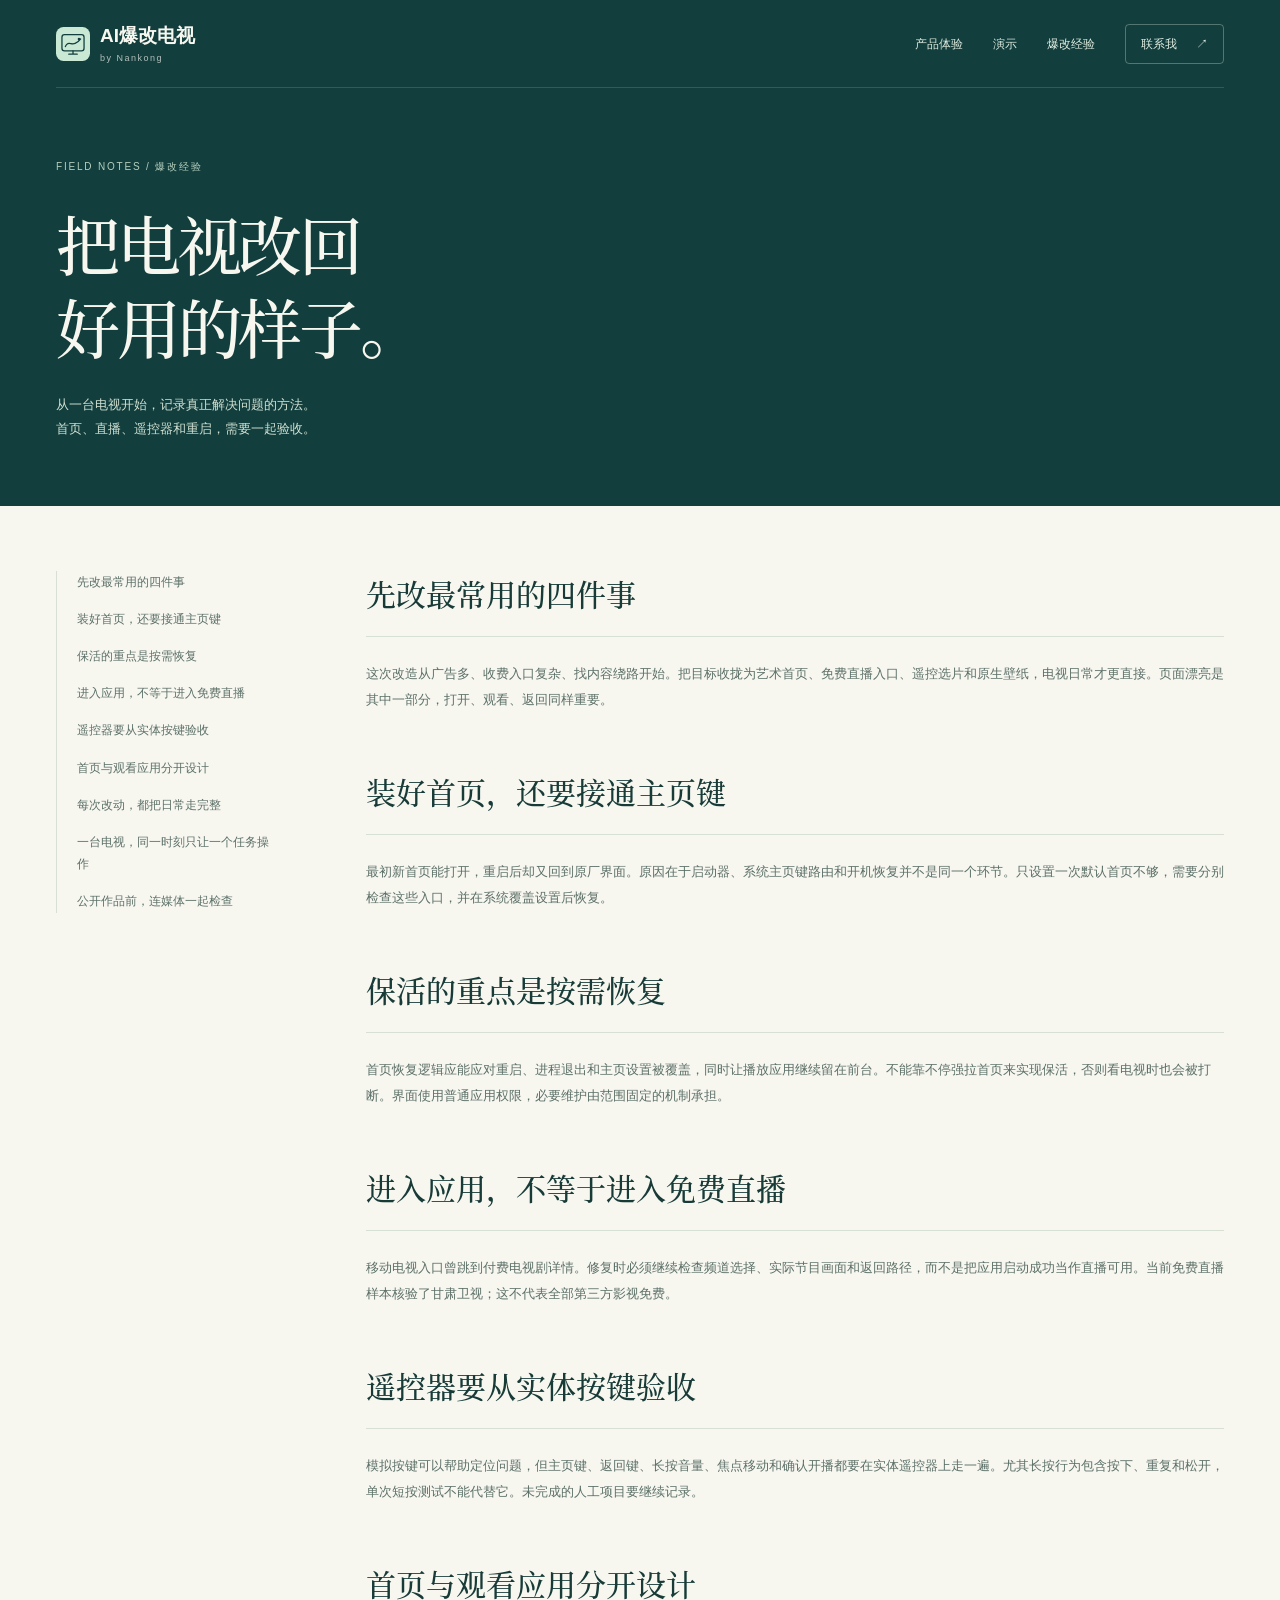
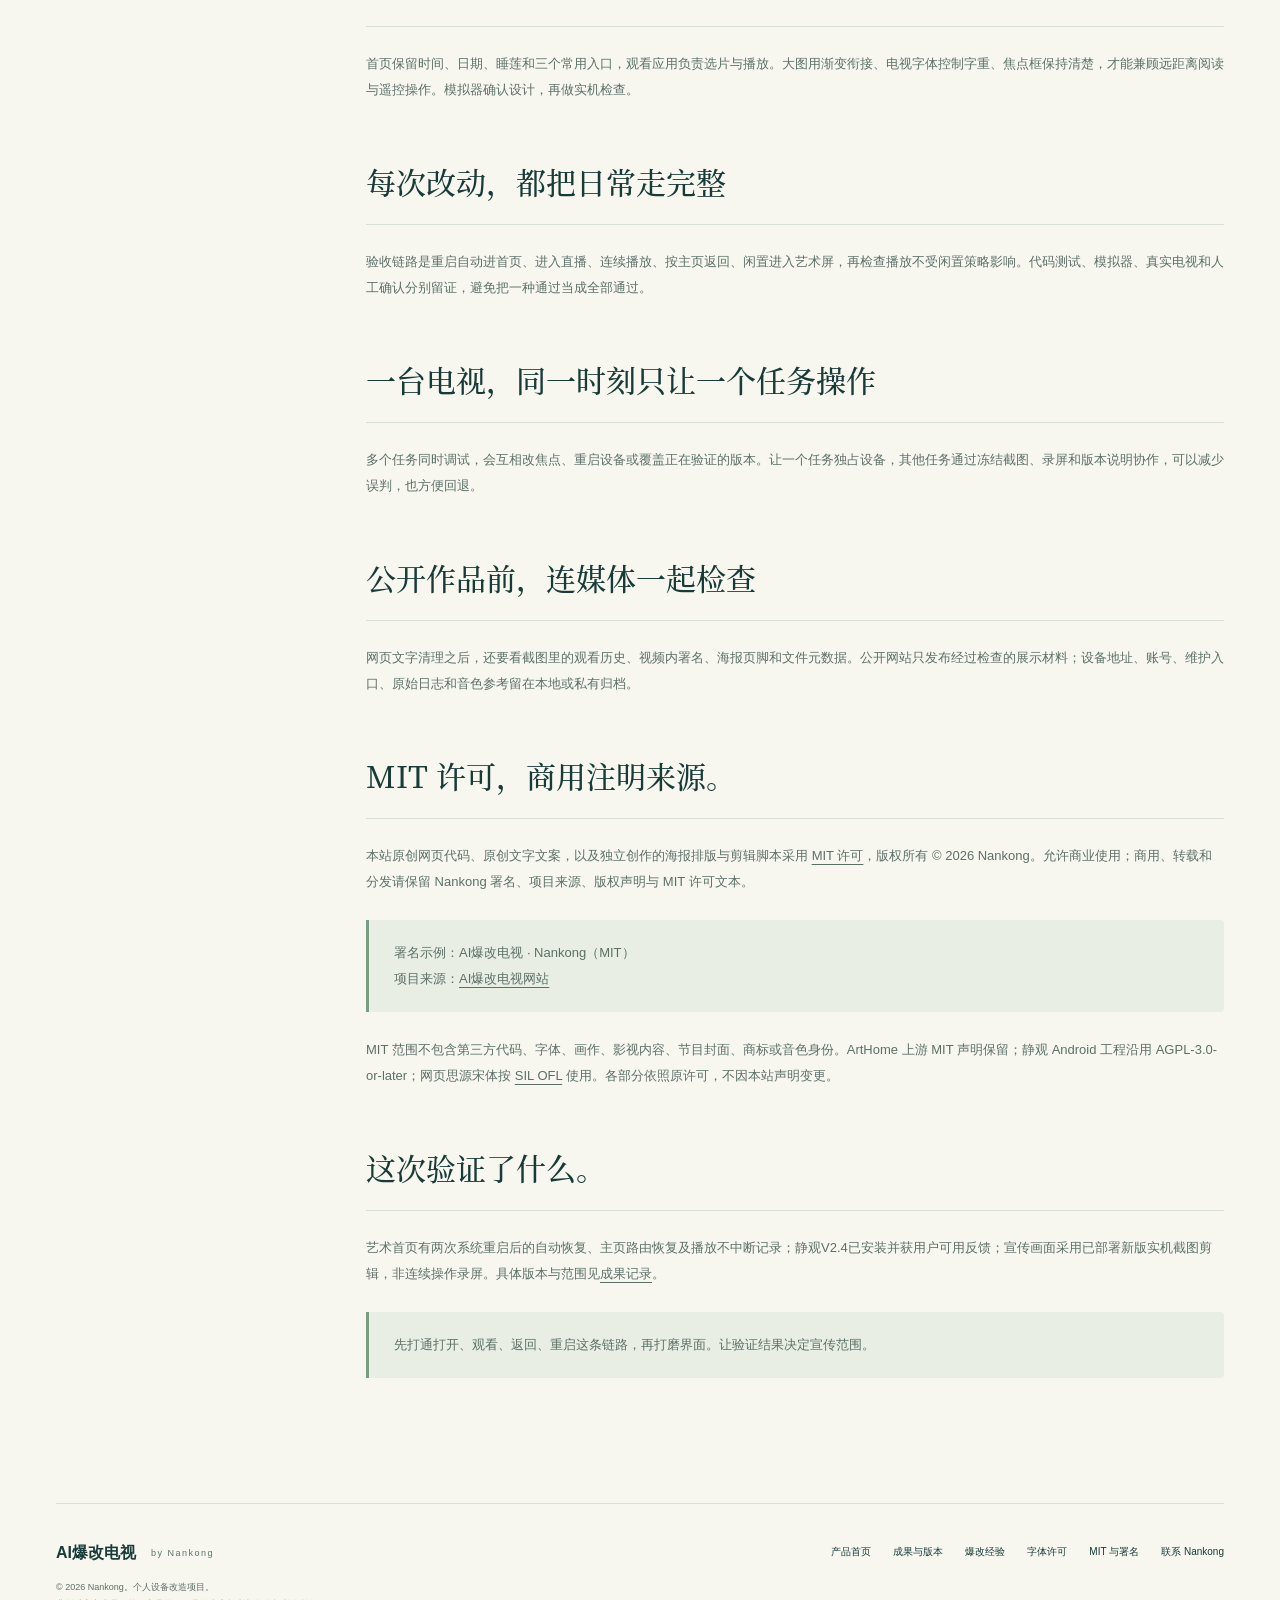
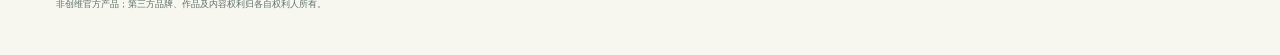
==== experience.html @ 53451f58 "Publish reviewed AI TV website and real device promo" ====
<!doctype html>
<html lang="zh-CN">
<head>
  <meta charset="utf-8">
  <meta name="viewport" content="width=device-width, initial-scale=1">
  <meta name="description" content="从首页保活、免费直播到遥控验收，记录AI爆改电视的实际方法与踩坑经验。">
  <meta name="theme-color" content="#123e3d">
  <title>爆改经验 — AI爆改电视</title>
  <link rel="icon" href="public/mark.svg" type="image/svg+xml">
  <link rel="stylesheet" href="site.css">
</head>
<body>
  <a class="skip" href="#main">跳到正文</a>
  <header class="subpage-header"><div class="nav wrap"><a class="brand" href="index.html"><img src="public/mark.svg" width="34" height="34" alt=""><span>AI爆改电视<small>by Nankong</small></span></a><nav aria-label="主导航"><a href="index.html#experience">产品体验</a><a href="index.html#film">演示</a><a href="experience.html" aria-current="page">爆改经验</a><a class="nav-cta contact-link" href="mailto:archseuyang@163.com?subject=AI%E7%88%86%E6%94%B9%E7%94%B5%E8%A7%86%E4%BA%A4%E6%B5%81">联系我 <span aria-hidden="true">↗</span></a></nav></div></header>
  <main id="main"><div class="subpage-header"><div class="wrap"><div class="page-title"><p class="eyebrow">FIELD NOTES / 爆改经验</p><h1>把电视改回<br>好用的样子。</h1><p>从一台电视开始，记录真正解决问题的方法。<br>首页、直播、遥控器和重启，需要一起验收。</p></div></div></div><div class="doc-layout wrap"><nav class="doc-nav" aria-label="经验目录"><a href="#goal">先改最常用的四件事</a><a href="#home">装好首页，还要接通主页键</a><a href="#keepalive">保活的重点是按需恢复</a><a href="#live">进入应用，不等于进入免费直播</a><a href="#remote">遥控器要从实体按键验收</a><a href="#design">首页与观看应用分开设计</a><a href="#verify">每次改动，都把日常走完整</a><a href="#ownership">一台电视，同一时刻只让一个任务操作</a><a href="#privacy">公开作品前，连媒体一起检查</a></nav><div class="doc-content"><section id="goal"><h2>先改最常用的四件事</h2><p>这次改造从广告多、收费入口复杂、找内容绕路开始。把目标收拢为艺术首页、免费直播入口、遥控选片和原生壁纸，电视日常才更直接。页面漂亮是其中一部分，打开、观看、返回同样重要。</p></section><section id="home"><h2>装好首页，还要接通主页键</h2><p>最初新首页能打开，重启后却又回到原厂界面。原因在于启动器、系统主页键路由和开机恢复并不是同一个环节。只设置一次默认首页不够，需要分别检查这些入口，并在系统覆盖设置后恢复。</p></section><section id="keepalive"><h2>保活的重点是按需恢复</h2><p>首页恢复逻辑应能应对重启、进程退出和主页设置被覆盖，同时让播放应用继续留在前台。不能靠不停强拉首页来实现保活，否则看电视时也会被打断。界面使用普通应用权限，必要维护由范围固定的机制承担。</p></section><section id="live"><h2>进入应用，不等于进入免费直播</h2><p>移动电视入口曾跳到付费电视剧详情。修复时必须继续检查频道选择、实际节目画面和返回路径，而不是把应用启动成功当作直播可用。当前免费直播样本核验了甘肃卫视；这不代表全部第三方影视免费。</p></section><section id="remote"><h2>遥控器要从实体按键验收</h2><p>模拟按键可以帮助定位问题，但主页键、返回键、长按音量、焦点移动和确认开播都要在实体遥控器上走一遍。尤其长按行为包含按下、重复和松开，单次短按测试不能代替它。未完成的人工项目要继续记录。</p></section><section id="design"><h2>首页与观看应用分开设计</h2><p>首页保留时间、日期、睡莲和三个常用入口，观看应用负责选片与播放。大图用渐变衔接、电视字体控制字重、焦点框保持清楚，才能兼顾远距离阅读与遥控操作。模拟器确认设计，再做实机检查。</p></section><section id="verify"><h2>每次改动，都把日常走完整</h2><p>验收链路是重启自动进首页、进入直播、连续播放、按主页返回、闲置进入艺术屏，再检查播放不受闲置策略影响。代码测试、模拟器、真实电视和人工确认分别留证，避免把一种通过当成全部通过。</p></section><section id="ownership"><h2>一台电视，同一时刻只让一个任务操作</h2><p>多个任务同时调试，会互相改焦点、重启设备或覆盖正在验证的版本。让一个任务独占设备，其他任务通过冻结截图、录屏和版本说明协作，可以减少误判，也方便回退。</p></section><section id="privacy"><h2>公开作品前，连媒体一起检查</h2><p>网页文字清理之后，还要看截图里的观看历史、视频内署名、海报页脚和文件元数据。公开网站只发布经过检查的展示材料；设备地址、账号、维护入口、原始日志和音色参考留在本地或私有归档。</p></section><section id="license"><h2>MIT 许可，商用注明来源。</h2><p>本站原创网页代码、原创文字文案，以及独立创作的海报排版与剪辑脚本采用 <a href="public/LICENSE-MIT.txt">MIT 许可</a>，版权所有 © 2026 Nankong。允许商业使用；商用、转载和分发请保留 Nankong 署名、项目来源、版权声明与 MIT 许可文本。</p><div class="doc-notice"><p>署名示例：AI爆改电视 · Nankong（MIT）<br>项目来源：<a href="https://dashizhihuan2018-source.github.io/ai-tv-remix-site">AI爆改电视网站</a></p></div><p>MIT 范围不包含第三方代码、字体、画作、影视内容、节目封面、商标或音色身份。ArtHome 上游 MIT 声明保留；静观 Android 工程沿用 AGPL-3.0-or-later；网页思源宋体按 <a href="public/fonts/OFL.txt">SIL OFL</a> 使用。各部分依照原许可，不因本站声明变更。</p></section><section id="result"><h2>这次验证了什么。</h2><p>艺术首页有两次系统重启后的自动恢复、主页路由恢复及播放不中断记录；静观V2.4已安装并获用户可用反馈；宣传画面采用已部署新版实机截图剪辑，非连续操作录屏。具体版本与范围见<a href="versions.html">成果记录</a>。</p><div class="doc-notice"><p>先打通打开、观看、返回、重启这条链路，再打磨界面。让验证结果决定宣传范围。</p></div></section></div></div></main>
  <footer class="footer wrap"><div><a class="brand" href="index.html">AI爆改电视 <small>by Nankong</small></a><p>© 2026 Nankong。个人设备改造项目。<br>非创维官方产品；第三方品牌、作品及内容权利归各自权利人所有。</p></div><div class="footer-links"><a href="index.html">产品首页</a><a href="versions.html">成果与版本</a><a href="experience.html">爆改经验</a><a href="public/fonts/OFL.txt">字体许可</a><a href="experience.html#license">MIT 与署名</a><a class="contact-link" href="mailto:archseuyang@163.com?subject=AI%E7%88%86%E6%94%B9%E7%94%B5%E8%A7%86%E4%BA%A4%E6%B5%81">联系 Nankong</a></div></footer>
</body>
</html>
---- site.css ----
@font-face {
  font-family: "TV Serif";
  src: url("public/fonts/tv-serif-medium.woff2") format("woff2");
  font-weight: 500;
  font-style: normal;
  font-display: swap;
}
:root {
  --deep: #123e3d;
  --deepest: #0d302f;
  --paper: #f7f7f0;
  --white: #fffefa;
  --mint: #c9e9d5;
  --ink: #183b38;
  --muted: #5c7068;
  --line: #d8dfd3;
  --soft: #e8eee3;
  --serif: "TV Serif", "Songti SC", "Noto Serif CJK SC", serif;
  --sans: -apple-system, BlinkMacSystemFont, "PingFang SC", "Microsoft YaHei", sans-serif;
}
* { box-sizing: border-box; }
html { scroll-behavior: smooth; scroll-padding-top: 24px; }
body { margin: 0; background: var(--paper); color: var(--ink); font: 15px/1.85 var(--sans); -webkit-font-smoothing: antialiased; }
body.dialog-open { overflow: hidden; }
::selection { background: #bfdac1; color: #123e3d; }
img, video { display: block; max-width: 100%; height: auto; }
a { color: inherit; text-decoration: none; }
a, button, summary { -webkit-tap-highlight-color: transparent; }
a:focus-visible, button:focus-visible, summary:focus-visible, video:focus-visible { outline: 3px solid #468e77; outline-offset: 5px; border-radius: 3px; }
.opening a:focus-visible { outline-color: var(--mint); }
button { font: inherit; cursor: pointer; }
[hidden] { display: none !important; }
figure, p { margin: 0; }
h1, h2, h3 { margin: 0; font-weight: 500; }
.wrap { width: min(1280px, calc(100% - 112px)); margin-inline: auto; }
.skip { position: absolute; top: -100px; left: 20px; z-index: 20; background: var(--mint); color: var(--ink); padding: 10px 20px; }
.skip:focus { top: 12px; }
.opening { color: var(--paper); background: var(--deep); overflow: hidden; }
.nav { display: flex; align-items: center; justify-content: space-between; gap: 24px; padding-block: 23px; border-bottom: 1px solid #ffffff23; }
.brand { display: inline-flex; align-items: center; gap: 10px; font-weight: 600; font-size: 19px; line-height: 1.4; white-space: nowrap; }
.brand small { display: block; font-size: 9px; font-weight: 400; letter-spacing: 1.5px; margin-top: 2px; opacity: .7; }
.nav nav { display: flex; align-items: center; gap: 30px; font-size: 12px; color: #dfebdf; }
.nav nav a { transition: color .18s; }
.nav nav a:hover { color: var(--mint); }
.nav-cta { border: 1px solid #b3cebc66; padding: 8px 15px; border-radius: 4px; }
.nav-cta span { margin-left: 16px; }
.hero { display: grid; grid-template-columns: .84fr 1.32fr; align-items: center; gap: 36px; padding-block: 96px 52px; }
.eyebrow { font-size: 10px; letter-spacing: 1.8px; line-height: 1.8; color: var(--muted); margin-bottom: 25px; font-weight: 500; }
.opening .eyebrow { color: #b6cfbd; letter-spacing: 1.5px; }
.status-dot { display: inline-block; width: 6px; height: 6px; margin-right: 7px; border-radius: 50%; background: #629b79; vertical-align: middle; }
.opening .status-dot { background: var(--mint); }
h1 { font: 500 clamp(52px, 5.5vw, 80px)/1.3 var(--serif); letter-spacing: -.05em; }
h1 em { font-style: normal; color: var(--mint); }
.hero h1 { font-size: clamp(42px, 5vw, 72px); }
.intro { color: #d3e1d5; font-size: 14px; line-height: 2; margin-top: 27px; }
.actions { display: flex; align-items: center; gap: 23px; margin-top: 32px; flex-wrap: wrap; }
.button { display: inline-flex; justify-content: space-between; align-items: center; gap: 24px; border: 1px solid transparent; border-radius: 4px; padding: 12px 21px; font-size: 12px; font-weight: 600; transition: background .2s, transform .2s; }
.button:hover { transform: translateY(-2px); }
.button.mint { background: var(--mint); color: var(--deepest); }
.button.mint:hover { background: #e1f2df; }
.button.dark { background: var(--deep); color: var(--white); }
.button.dark:hover { background: #20534b; }
.text-link { display: inline-block; font-size: 12px; text-decoration: underline; text-decoration-thickness: 1px; text-underline-offset: 6px; }
.text-link span { margin-left: 12px; display: inline-block; transition: transform .2s; }
.text-link:hover span { transform: translate(2px, -2px); }
.text-link.light { color: #e2eadd; }
.hero-note { font-size: 10px; color: #a8c3b2; margin-top: 24px; }
.hero-display { position: relative; padding-block: 20px; }
.display-topline { display: flex; justify-content: space-between; gap: 12px; color: #bad0bf; font-size: 9px; letter-spacing: 1.5px; margin-bottom: 14px; }
.display-topline span:first-child { letter-spacing: 3.5px; }
.television { display: block; position: relative; padding: 8px 8px 12px; background: #152321; border: 1px solid #6e8070; border-radius: 6px; box-shadow: 0 28px 64px #051a1d66; }
.television::after { content: ""; position: absolute; bottom: 4px; left: calc(50% - 2px); width: 4px; height: 2px; background: #b2ceba; border-radius: 50%; }
.television img { width: 100%; border-radius: 1px; }
.tv-stand { height: 18px; width: 36%; border-bottom: 3px solid #8ca292; margin-inline: auto; position: relative; }
.tv-stand::before, .tv-stand::after { content: ""; position: absolute; height: 16px; width: 2px; background: #8ca292; top: 0; }
.tv-stand::before { left: 28%; transform: rotate(15deg); }
.tv-stand::after { right: 28%; transform: rotate(-15deg); }
.hero-display figcaption { display: flex; justify-content: space-between; gap: 12px; font-size: 9px; color: #b1c9b9; margin-top: 23px; }
.hero-foot { border-top: 1px solid #ffffff23; padding-block: 25px 31px; display: flex; justify-content: space-between; align-items: center; }
.hero-foot p { font-size: 11px; line-height: 1.8; color: #d7e5d8; }
.hero-foot p span { color: #a8c4b1; }
.hero-foot a { color: #b6cebc; font-size: 10px; letter-spacing: 1px; }
.hero-foot a span { margin-left: 16px; }
.page-content { overflow: hidden; }
.status-band { display: flex; justify-content: space-between; align-items: center; gap: 22px; padding-block: 26px; border-bottom: 1px solid var(--line); color: var(--muted); font-size: 10px; }
.status-band strong { color: var(--ink); font-weight: 500; margin-right: 12px; }
.status-band a { text-decoration: underline; text-underline-offset: 5px; }
.daily-four { display: grid; grid-template-columns: repeat(4, 1fr); gap: 30px; padding-block: 35px 0; }
.daily-four a { display: block; border-bottom: 1px solid var(--line); padding-bottom: 20px; }
.daily-four strong { display: block; font: 500 22px/1.6 var(--serif); }
.daily-four span { display: block; color: var(--muted); font-size: 11px; margin-top: 7px; }
.daily-four a:hover strong { color: #42785d; }
.pain-points { margin-top: 34px; padding: 26px 30px; border: 1px solid var(--line); border-radius: 4px; }
.pain-points h2 { font: 500 22px/1.6 var(--serif); }
.pain-points ul { display: flex; flex-wrap: wrap; gap: 10px 32px; padding: 0; margin: 14px 0; list-style: none; color: var(--ink); font-size: 13px; }
.pain-points li::before { content: "？"; color: var(--muted); margin-right: 6px; }
.pain-points > p { font-size: 11px; color: var(--muted); }
@media (max-width: 760px) {
  .daily-four { grid-template-columns: 1fr 1fr; gap: 21px 20px; padding-top: 27px; }
  .daily-four strong { font-size: 20px; }
  .daily-four span { font-size: 10px; }
  .hero h1 { font-size: clamp(45px, 10.6vw, 72px); }
  .pain-points { padding: 22px; margin-top: 25px; }
  .pain-points ul { flex-direction: column; gap: 8px; font-size: 12px; }
}
.section { padding-block: 104px; }
.section-heading { margin-bottom: 48px; }
.section-heading .eyebrow { margin-bottom: 16px; }
.section-heading h2 { font: 500 clamp(34px, 3.5vw, 49px)/1.5 var(--serif); letter-spacing: -.025em; }
.spread { display: flex; justify-content: space-between; align-items: flex-end; gap: 40px; }
.section-intro { font-size: 13px; color: var(--muted); max-width: 370px; line-height: 2; }
.section-intro .text-link { margin-top: 18px; }
.art-module { display: grid; grid-template-columns: .78fr 1.22fr; gap: 56px; align-items: center; padding-block: 14px 60px; }
.module-label { font-size: 11px; font-weight: 600; margin-bottom: 22px; }
.module-label span { margin-left: 12px; color: var(--muted); letter-spacing: 2px; font-size: 9px; font-weight: 400; }
.module-copy h3, .watch-heading h3 { font: 500 34px/1.5 var(--serif); margin-bottom: 21px; }
.module-copy > p:not(.module-label) { color: var(--muted); font-size: 13px; line-height: 2; max-width: 360px; }
.feature-list { margin: 22px 0 27px; padding: 0; list-style: none; font-size: 11px; color: var(--muted); }
.feature-list li { padding-block: 6px; border-top: 1px solid var(--line); }
.feature-list li:last-child { border-bottom: 1px solid var(--line); }
.art-detail { background: var(--soft); padding: 34px 28px 23px; border-radius: 5px; }
.framed { display: block; border: 5px solid #24443c; border-radius: 3px; box-shadow: 0 18px 35px #294b3b1a; }
.art-detail figcaption { text-align: center; margin-top: 18px; color: var(--muted); font-size: 9px; }
.watch-module { background: var(--deepest); color: var(--paper); border-radius: 6px; padding: 39px 40px 25px; }
.watch-heading { display: flex; gap: 35px; justify-content: space-between; align-items: center; margin-bottom: 26px; }
.watch-heading .module-label { margin-bottom: 13px; color: var(--mint); }
.watch-heading .module-label span { color: #a4c2af; }
.watch-heading h3 { margin-bottom: 0; }
.watch-heading > p { color: #bed3c5; font-size: 12px; line-height: 2; }
.jingguan-frame { display: block; border: 1px solid #526a5f; border-radius: 3px; overflow: hidden; background: #101014; }
.jingguan-frame img { width: 100%; }
.watch-module figcaption { color: #aac3b4; font-size: 9px; margin-top: 12px; }
.watch-foot { display: flex; flex-wrap: wrap; gap: 25px; border-top: 1px solid #ffffff26; margin-top: 22px; padding-top: 17px; font-size: 10px; color: #d7e5d7; }
.watch-foot > span::before { content: "✓"; margin-right: 7px; color: var(--mint); }
.watch-foot a { margin-left: auto; color: #b6cfbe; text-decoration: underline; text-underline-offset: 4px; }
.stability { background: var(--soft); }
.proof-grid { display: grid; grid-template-columns: repeat(3, 1fr); gap: 46px; padding-bottom: 40px; }
.proof-grid article { border-top: 1px solid #becdbc; padding-top: 24px; }
.proof-value { font: 400 clamp(43px, 4.6vw, 64px)/1.3 var(--serif); letter-spacing: -.035em; margin-bottom: 15px; }
.proof-value span { font: 12px var(--sans); letter-spacing: 0; margin-inline: 4px; }
.proof-grid h3 { font-size: 14px; font-weight: 600; margin-bottom: 10px; }
.proof-grid article > p:last-child { color: var(--muted); font-size: 12px; max-width: 310px; }
.reboot-strip { display: grid; grid-template-columns: .75fr 1fr 1fr; align-items: center; gap: 26px; padding-block: 28px; border-block: 1px solid #c9d5c3; }
.reboot-strip > p { font: 500 20px/1.7 var(--serif); }
.reboot-strip small { font: 10px var(--sans); color: var(--muted); }
.reboot-strip img { border-radius: 3px; }
.reboot-strip figcaption { font-size: 9px; color: var(--muted); margin-top: 8px; }
.fine-print { font-size: 10px; line-height: 1.9; color: var(--muted); margin-top: 20px; }
.film-layout { display: grid; grid-template-columns: 2.4fr .75fr; gap: 50px; align-items: start; }
.film-stage { position: relative; aspect-ratio: 16 / 9; border-radius: 5px; overflow: hidden; background: var(--deepest); }
.film-stage img, .film-stage video { width: 100%; aspect-ratio: 16 / 9; object-fit: contain; }
.preview-label { position: absolute; left: 16px; bottom: 15px; padding: 4px 10px; border-radius: 3px; background: #123e3de8; color: var(--paper); font-size: 10px; }
.film-caption { display: flex; justify-content: space-between; gap: 22px; align-items: center; margin-top: 18px; }
.film-caption strong { font-weight: 500; font-size: 13px; display: block; }
.film-caption p > span { display: block; color: var(--muted); font-size: 10px; margin-top: 4px; }
.film-caption .text-link { white-space: nowrap; font-size: 10px; }
.poster-column .module-label { margin-bottom: 18px; }
.poster-note { border: 1px solid var(--line); padding: 26px 23px; border-radius: 4px; }
.poster-symbol { display: block; font: 500 46px/1.2 var(--serif); color: #75987c; margin-bottom: 28px; }
.poster-note h3 { font: 500 24px/1.7 var(--serif); }
.poster-note p { color: var(--muted); font-size: 10px; margin-top: 20px; }
.poster-column figure img { width: 100%; border-radius: 3px; box-shadow: 0 12px 25px #153e3214; }
.poster-column figcaption { margin-top: 16px; }
.noscript-note { margin-top: 20px; font-size: 11px; }
.noscript-note a { text-decoration: underline; }
.adaptation { border-block: 1px solid var(--line); padding-block: 62px; display: grid; grid-template-columns: 1fr 1fr; gap: 100px; }
.adaptation h2 { font: 500 37px/1.5 var(--serif); margin-bottom: 20px; }
.adaptation p:not(.eyebrow) { font-size: 12px; color: var(--muted); line-height: 2; }
.adaptation-right { padding-left: 45px; border-left: 1px solid var(--line); }
.pill { display: inline-block; background: var(--soft); padding: 4px 10px; border-radius: 3px; font-size: 10px; }
.adaptation h3 { font: 500 23px/1.7 var(--serif); margin-block: 20px 15px; }
.adaptation .button { margin-top: 25px; }
.faq { display: grid; grid-template-columns: .75fr 1.4fr; gap: 75px; }
.faq details { border-top: 1px solid var(--line); padding-block: 20px; }
.faq details:last-child { border-bottom: 1px solid var(--line); }
.faq summary { font-size: 13px; cursor: pointer; list-style: none; position: relative; padding-right: 30px; }
.faq summary::-webkit-details-marker { display: none; }
.faq summary::after { content: "+"; position: absolute; right: 3px; top: 0; color: var(--muted); font-size: 18px; line-height: 1.4; }
.faq details[open] summary::after { content: "−"; }
.faq details p { font-size: 12px; color: var(--muted); line-height: 2; margin-top: 15px; padding-right: 24px; }
.closing { text-align: center; padding-block: 25px 100px; }
.closing .eyebrow { font-size: 9px; letter-spacing: 2.5px; }
.closing h2 { font: 500 48px/1.55 var(--serif); margin-bottom: 28px; }
.footer { padding-block: 35px 42px; border-top: 1px solid var(--line); display: flex; justify-content: space-between; gap: 25px; }
.footer .brand { font-size: 16px; }
.footer .brand small { margin: 0 0 0 5px; }
.footer p { font-size: 9px; color: var(--muted); margin-top: 13px; }
.footer-links { display: flex; flex-wrap: wrap; align-content: start; gap: 22px; font-size: 10px; padding-top: 4px; }
.image-dialog { width: min(1200px, calc(100% - 32px)); max-height: calc(100dvh - 32px); border: 1px solid #738f7b; background: var(--deepest); color: var(--paper); border-radius: 5px; padding: 50px 20px 16px; }
.image-dialog::backdrop { background: #061b1ae8; }
.image-dialog img { max-height: calc(100dvh - 150px); width: auto; max-width: 100%; object-fit: contain; margin-inline: auto; }
.image-dialog p { margin-top: 15px; font-size: 11px; text-align: center; color: #d1e2d2; }
.dialog-close { position: absolute; right: 16px; top: 10px; background: none; color: var(--paper); border: 0; font-size: 12px; padding: 4px 8px; }
.dialog-close span { margin-left: 10px; font-size: 18px; }
.subpage-header { background: var(--deep); color: var(--paper); }
.page-title { padding-block: 70px 65px; max-width: 780px; }
.page-title .eyebrow { color: #b6cfbd; }
.page-title h1 { font-size: clamp(40px, 5vw, 64px); }
.page-title > p:last-child { margin-top: 25px; color: #d1e1d2; font-size: 13px; }
.doc-layout { display: grid; grid-template-columns: 220px 1fr; gap: 90px; padding-block: 65px 100px; align-items: start; }
.doc-nav { position: sticky; top: 25px; display: flex; flex-direction: column; gap: 15px; font-size: 12px; color: var(--muted); border-left: 1px solid var(--line); padding-left: 20px; }
.doc-content { min-width: 0; }
.doc-content section + section { margin-top: 56px; }
.doc-content h2 { font: 500 30px/1.5 var(--serif); padding-bottom: 20px; border-bottom: 1px solid var(--line); margin-bottom: 24px; }
.doc-content h3 { font-size: 15px; font-weight: 600; margin-block: 27px 10px; }
.doc-content p, .doc-content li { font-size: 13px; line-height: 2; color: var(--muted); }
.doc-content p + p { margin-top: 15px; }
.doc-content ul, .doc-content ol { padding-left: 22px; }
.doc-content li { padding-left: 4px; margin-block: 10px; }
.doc-content strong { color: var(--ink); font-weight: 600; }
.doc-content a { text-decoration: underline; text-underline-offset: 4px; }
.doc-notice { background: var(--soft); border-left: 3px solid #789e81; padding: 20px 25px; border-radius: 0 4px 4px 0; margin-block: 25px; }
.doc-content .pill { margin-bottom: 14px; }
.version-table { width: 100%; border-collapse: collapse; margin-top: 25px; font-size: 12px; }
.version-table th, .version-table td { text-align: left; vertical-align: top; padding: 15px 12px 15px 0; border-bottom: 1px solid var(--line); }
.version-table th { font-weight: 500; color: var(--ink); }
.version-table td { color: var(--muted); }
.version-table caption { text-align: left; font-size: 10px; color: var(--muted); margin-bottom: 10px; }
.version-table th:first-child { width: 28%; }
@media (min-width: 1600px) { .hero { padding-block: 115px 75px; } }
@media (max-width: 1100px) {
  .wrap { width: calc(100% - 64px); }
  .hero { gap: 25px; padding-block: 70px 40px; }
  h1 { font-size: 60px; }
  .hero .eyebrow { font-size: 9px; letter-spacing: .5px; }
  .intro { font-size: 13px; }
  .actions { gap: 18px; }
  .hero .text-link { font-size: 10px; }
  .section { padding-block: 80px; }
  .art-module { gap: 32px; }
  .module-copy h3 { font-size: 30px; }
  .art-detail { padding: 24px 20px 18px; }
  .film-layout { gap: 30px; grid-template-columns: 2.3fr .9fr; }
  .proof-grid { gap: 30px; }
  .adaptation { gap: 45px; }
  .faq { gap: 40px; }
  .doc-layout { grid-template-columns: 175px 1fr; gap: 50px; }
}
@media (max-width: 760px) {
  .wrap { width: calc(100% - 40px); }
  .nav { padding-block: 18px; gap: 15px; }
  .brand { font-size: 16px; gap: 8px; }
  .brand img { width: 29px; height: 29px; }
  .brand small { font-size: 8px; }
  .nav nav { gap: 16px; font-size: 10px; }
  .nav nav > a:first-child, .nav nav > a:nth-child(2) { display: none; }
  .nav-cta { padding: 7px 9px; }
  .nav-cta span { margin-left: 7px; }
  .hero { grid-template-columns: 1fr; gap: 32px; padding-block: 52px 23px; }
  .hero-copy { max-width: 500px; }
  h1 { font-size: clamp(49px, 10.6vw, 72px); line-height: 1.35; }
  .hero .eyebrow { font-size: 9px; letter-spacing: 1px; margin-bottom: 24px; }
  .intro { margin-top: 22px; font-size: 13px; }
  .actions { margin-top: 25px; gap: 24px; }
  .button { font-size: 11px; padding: 12px 18px; }
  .hero .text-link { font-size: 11px; }
  .hero-note { margin-top: 18px; font-size: 9px; }
  .hero-display { padding-block: 8px; }
  .display-topline { font-size: 8px; margin-bottom: 10px; letter-spacing: .5px; }
  .television { padding: 5px 5px 9px; }
  .hero-display figcaption { font-size: 8px; margin-top: 18px; }
  .hero-foot { padding-block: 20px 25px; }
  .hero-foot p { font-size: 10px; }
  .hero-foot a { font-size: 9px; }
  .status-band { display: grid; grid-template-columns: 1fr 1fr; gap: 9px 14px; padding-block: 23px; font-size: 9px; }
  .status-band p:first-child { grid-column: 1 / -1; }
  .status-band p:nth-child(3) { text-align: right; }
  .status-band a { grid-column: 1 / -1; margin-top: 4px; }
  .status-band strong { margin-right: 6px; }
  .section { padding-block: 58px; }
  .section-heading { margin-bottom: 32px; }
  .section-heading h2 { font-size: 33px; }
  .eyebrow { font-size: 9px; letter-spacing: 1.2px; }
  .spread { flex-direction: column; align-items: flex-start; gap: 20px; }
  .section-intro { font-size: 12px; }
  .art-module { grid-template-columns: 1fr; gap: 28px; padding-block: 8px 37px; }
  .module-label { font-size: 10px; margin-bottom: 16px; }
  .module-copy h3, .watch-heading h3 { font-size: 29px; }
  .module-copy > p:not(.module-label) { max-width: 470px; font-size: 12px; }
  .feature-list { font-size: 11px; max-width: 470px; }
  .art-detail { padding: 22px 18px 16px; }
  .art-detail figcaption { font-size: 8px; margin-top: 13px; }
  .watch-module { padding: 27px 20px 22px; }
  .watch-heading { flex-direction: column; align-items: flex-start; gap: 17px; margin-bottom: 22px; }
  .watch-heading > p { font-size: 11px; }
  .watch-module figure { margin-inline: -7px; }
  .watch-module figcaption { font-size: 8px; }
  .watch-foot { gap: 10px 18px; font-size: 9px; }
  .watch-foot a { width: 100%; margin-left: 0; margin-top: 9px; }
  .proof-grid { grid-template-columns: 1fr; gap: 26px; padding-bottom: 30px; }
  .proof-grid article { position: relative; padding-top: 18px; min-height: 123px; padding-left: 137px; }
  .proof-value { font-size: 40px; position: absolute; left: 0; top: 19px; }
  .proof-value span { font-size: 9px; margin-inline: 2px; }
  .proof-grid h3 { font-size: 12px; margin-top: 5px; }
  .proof-grid article > p:last-child { font-size: 10px; }
  .reboot-strip { grid-template-columns: 1fr 1fr; gap: 17px; padding-block: 22px; }
  .reboot-strip > p { grid-column: 1 / -1; font-size: 18px; }
  .reboot-strip figcaption { font-size: 8px; }
  .fine-print { font-size: 9px; }
  .film-layout { grid-template-columns: 1fr; gap: 35px; }
  .film-caption { align-items: flex-start; flex-direction: column; gap: 13px; margin-top: 14px; }
  .preview-label { font-size: 8px; left: 10px; bottom: 10px; }
  .poster-note { padding: 25px; }
  .poster-symbol { float: right; margin: 0; }
  .poster-note h3 { font-size: 26px; }
  .poster-column figure { max-width: 300px; }
  .adaptation { padding-block: 37px; grid-template-columns: 1fr; gap: 30px; }
  .adaptation h2 { font-size: 31px; }
  .adaptation-right { border-left: 0; padding-left: 0; border-top: 1px solid var(--line); padding-top: 26px; }
  .adaptation h3 { font-size: 22px; }
  .faq { grid-template-columns: 1fr; gap: 0; }
  .faq summary { font-size: 12px; }
  .faq details p { font-size: 11px; }
  .closing { padding-block: 10px 65px; }
  .closing h2 { font-size: 37px; }
  .footer { flex-direction: column; padding-block: 27px 32px; gap: 22px; }
  .footer-links { gap: 20px; font-size: 10px; }
  .page-title { padding-block: 48px; }
  .page-title h1 { font-size: clamp(35px, 8vw, 52px); }
  .page-title > p:last-child { font-size: 12px; }
  .doc-layout { display: block; padding-block: 30px 60px; }
  .doc-nav { position: static; flex-direction: row; flex-wrap: wrap; border-left: 0; border-bottom: 1px solid var(--line); padding: 0 0 23px; gap: 12px 24px; margin-bottom: 35px; font-size: 11px; }
  .doc-content h2 { font-size: 26px; }
  .doc-content p, .doc-content li { font-size: 12px; }
  .doc-notice { padding: 18px; }
  .version-table { font-size: 10px; }
  .version-table th, .version-table td { padding-right: 10px; overflow-wrap: anywhere; }
}
@media (max-width: 370px) {
  .nav nav { gap: 10px; }
  .nav nav > a:nth-child(3) { display: none; }
  .hero-display figcaption { font-size: 7px; }
  .proof-grid article { padding-left: 125px; }
}
@media (prefers-reduced-motion: no-preference) {
  .hero-copy { animation: arrive .7s both; }
  .hero-display { animation: arrive 1s .1s both; }
  @keyframes arrive { from { opacity: 0; transform: translateY(14px); } to { opacity: 1; transform: translateY(0); } }
}
@media (prefers-reduced-motion: reduce) {
  html { scroll-behavior: auto; }
  *, *::before, *::after { animation: none !important; transition: none !important; }
}

.contact-email { overflow-wrap: anywhere; }
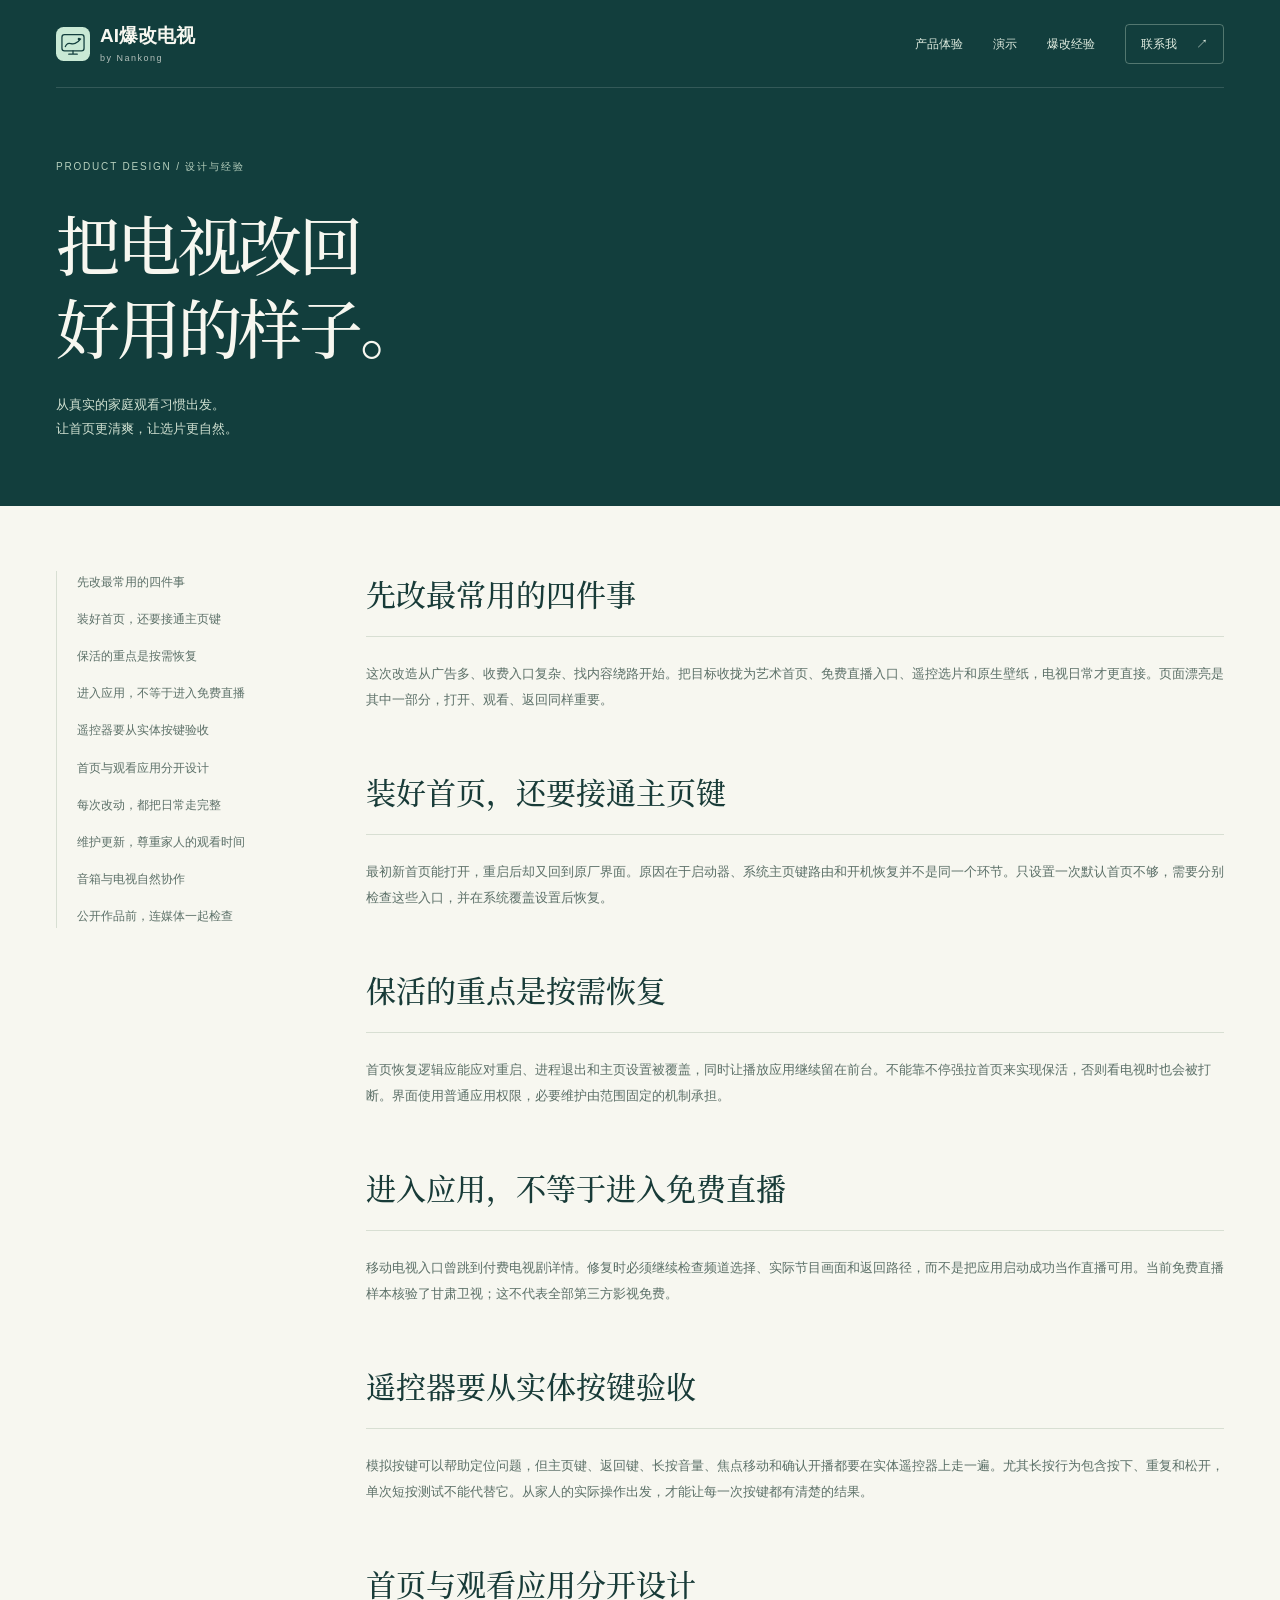
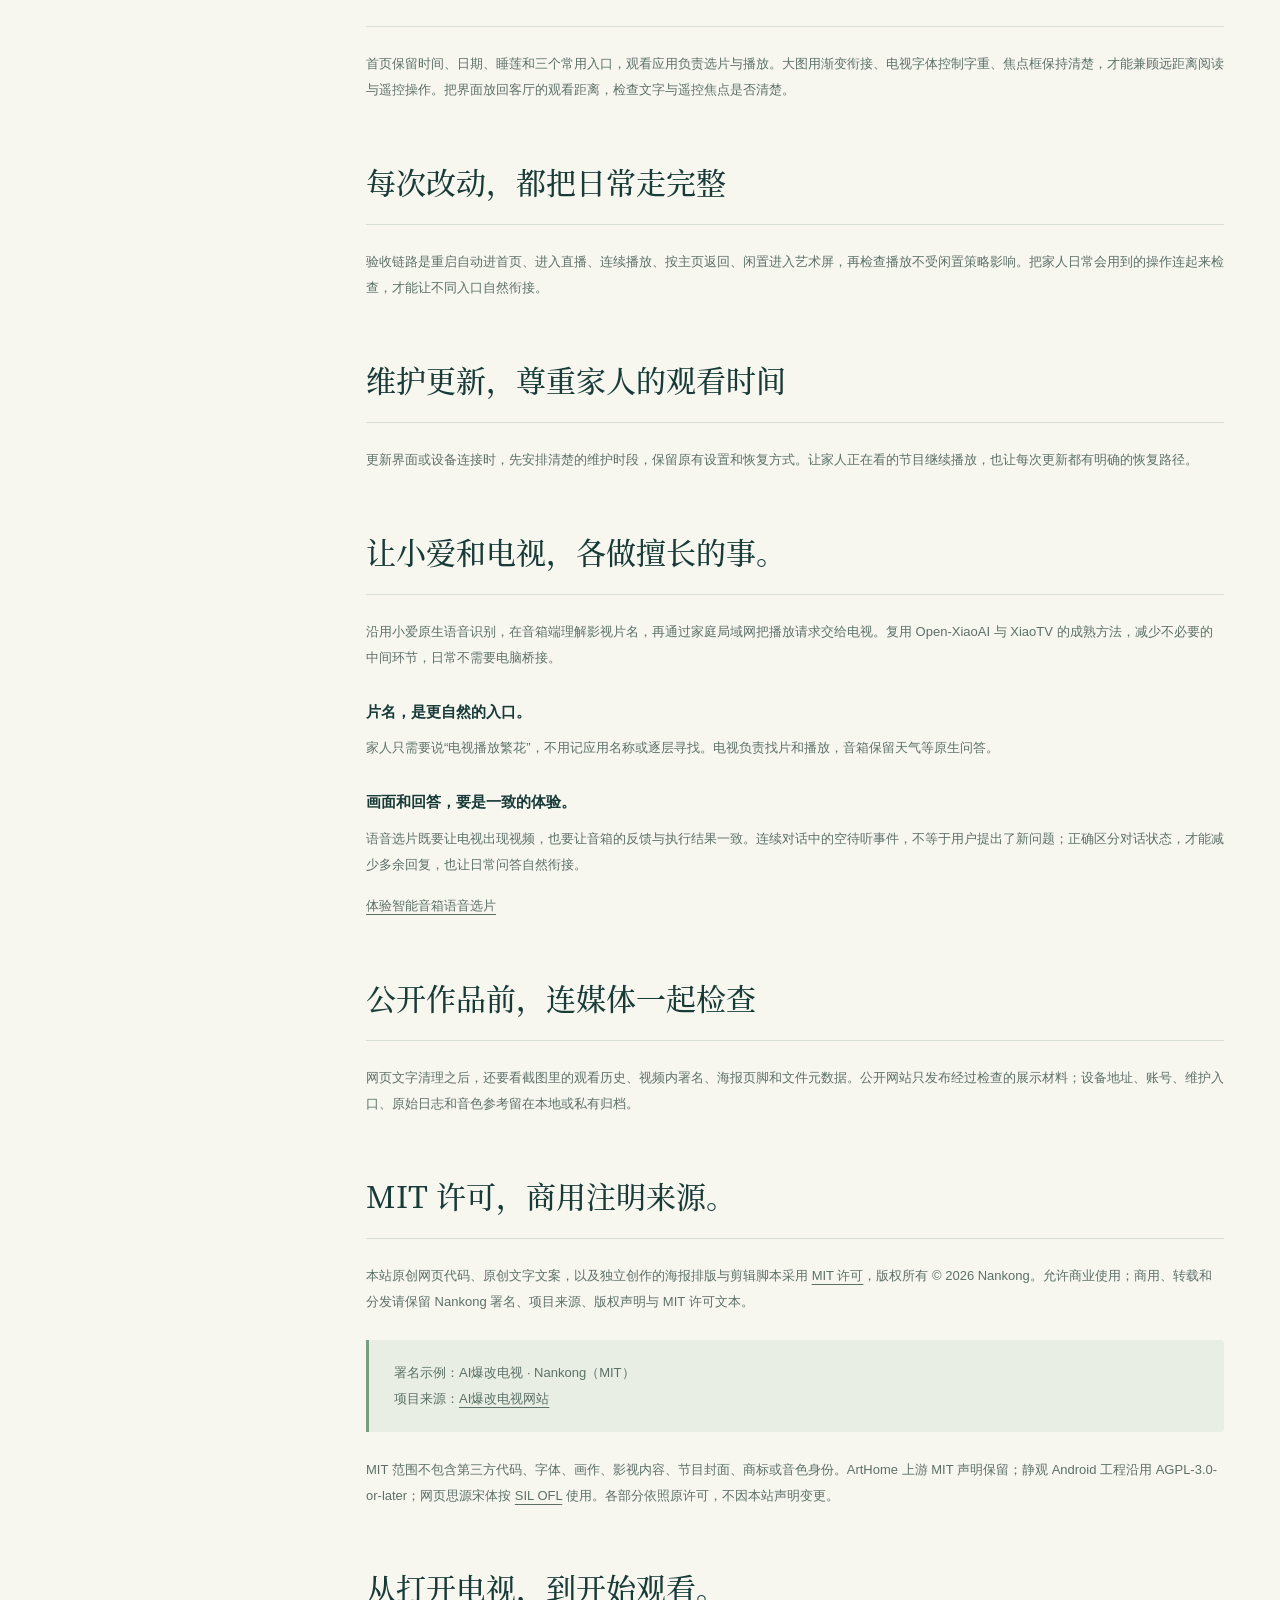
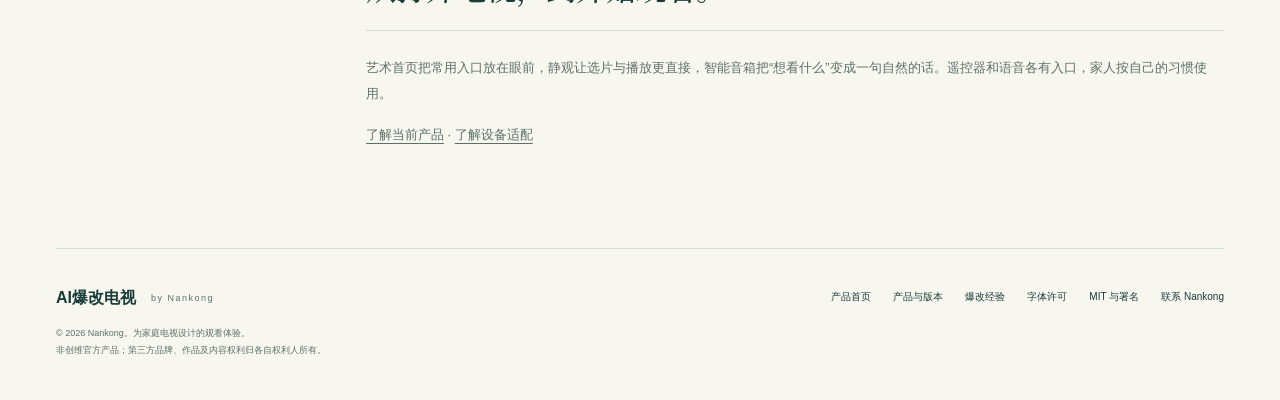
==== commit f547d430: "feat: launch native speaker voice control product pages" ====
--- a/experience.html
+++ b/experience.html
@@ -3,16 +3,16 @@
 <head>
   <meta charset="utf-8">
   <meta name="viewport" content="width=device-width, initial-scale=1">
-  <meta name="description" content="从首页保活、免费直播到遥控验收，记录AI爆改电视的实际方法与踩坑经验。">
+  <meta name="description" content="从首页保活、免费直播、音箱语控到遥控验收，记录AI爆改电视的实际方法与踩坑经验。">
   <meta name="theme-color" content="#123e3d">
   <title>爆改经验 — AI爆改电视</title>
   <link rel="icon" href="public/mark.svg" type="image/svg+xml">
-  <link rel="stylesheet" href="site.css">
+  <link rel="stylesheet" href="site.css?v=voice-20261115">
 </head>
 <body>
   <a class="skip" href="#main">跳到正文</a>
   <header class="subpage-header"><div class="nav wrap"><a class="brand" href="index.html"><img src="public/mark.svg" width="34" height="34" alt=""><span>AI爆改电视<small>by Nankong</small></span></a><nav aria-label="主导航"><a href="index.html#experience">产品体验</a><a href="index.html#film">演示</a><a href="experience.html" aria-current="page">爆改经验</a><a class="nav-cta contact-link" href="mailto:archseuyang@163.com?subject=AI%E7%88%86%E6%94%B9%E7%94%B5%E8%A7%86%E4%BA%A4%E6%B5%81">联系我 <span aria-hidden="true">↗</span></a></nav></div></header>
-  <main id="main"><div class="subpage-header"><div class="wrap"><div class="page-title"><p class="eyebrow">FIELD NOTES / 爆改经验</p><h1>把电视改回<br>好用的样子。</h1><p>从一台电视开始，记录真正解决问题的方法。<br>首页、直播、遥控器和重启，需要一起验收。</p></div></div></div><div class="doc-layout wrap"><nav class="doc-nav" aria-label="经验目录"><a href="#goal">先改最常用的四件事</a><a href="#home">装好首页，还要接通主页键</a><a href="#keepalive">保活的重点是按需恢复</a><a href="#live">进入应用，不等于进入免费直播</a><a href="#remote">遥控器要从实体按键验收</a><a href="#design">首页与观看应用分开设计</a><a href="#verify">每次改动，都把日常走完整</a><a href="#ownership">一台电视，同一时刻只让一个任务操作</a><a href="#privacy">公开作品前，连媒体一起检查</a></nav><div class="doc-content"><section id="goal"><h2>先改最常用的四件事</h2><p>这次改造从广告多、收费入口复杂、找内容绕路开始。把目标收拢为艺术首页、免费直播入口、遥控选片和原生壁纸，电视日常才更直接。页面漂亮是其中一部分，打开、观看、返回同样重要。</p></section><section id="home"><h2>装好首页，还要接通主页键</h2><p>最初新首页能打开，重启后却又回到原厂界面。原因在于启动器、系统主页键路由和开机恢复并不是同一个环节。只设置一次默认首页不够，需要分别检查这些入口，并在系统覆盖设置后恢复。</p></section><section id="keepalive"><h2>保活的重点是按需恢复</h2><p>首页恢复逻辑应能应对重启、进程退出和主页设置被覆盖，同时让播放应用继续留在前台。不能靠不停强拉首页来实现保活，否则看电视时也会被打断。界面使用普通应用权限，必要维护由范围固定的机制承担。</p></section><section id="live"><h2>进入应用，不等于进入免费直播</h2><p>移动电视入口曾跳到付费电视剧详情。修复时必须继续检查频道选择、实际节目画面和返回路径，而不是把应用启动成功当作直播可用。当前免费直播样本核验了甘肃卫视；这不代表全部第三方影视免费。</p></section><section id="remote"><h2>遥控器要从实体按键验收</h2><p>模拟按键可以帮助定位问题，但主页键、返回键、长按音量、焦点移动和确认开播都要在实体遥控器上走一遍。尤其长按行为包含按下、重复和松开，单次短按测试不能代替它。未完成的人工项目要继续记录。</p></section><section id="design"><h2>首页与观看应用分开设计</h2><p>首页保留时间、日期、睡莲和三个常用入口，观看应用负责选片与播放。大图用渐变衔接、电视字体控制字重、焦点框保持清楚，才能兼顾远距离阅读与遥控操作。模拟器确认设计，再做实机检查。</p></section><section id="verify"><h2>每次改动，都把日常走完整</h2><p>验收链路是重启自动进首页、进入直播、连续播放、按主页返回、闲置进入艺术屏，再检查播放不受闲置策略影响。代码测试、模拟器、真实电视和人工确认分别留证，避免把一种通过当成全部通过。</p></section><section id="ownership"><h2>一台电视，同一时刻只让一个任务操作</h2><p>多个任务同时调试，会互相改焦点、重启设备或覆盖正在验证的版本。让一个任务独占设备，其他任务通过冻结截图、录屏和版本说明协作，可以减少误判，也方便回退。</p></section><section id="privacy"><h2>公开作品前，连媒体一起检查</h2><p>网页文字清理之后，还要看截图里的观看历史、视频内署名、海报页脚和文件元数据。公开网站只发布经过检查的展示材料；设备地址、账号、维护入口、原始日志和音色参考留在本地或私有归档。</p></section><section id="license"><h2>MIT 许可，商用注明来源。</h2><p>本站原创网页代码、原创文字文案，以及独立创作的海报排版与剪辑脚本采用 <a href="public/LICENSE-MIT.txt">MIT 许可</a>，版权所有 © 2026 Nankong。允许商业使用；商用、转载和分发请保留 Nankong 署名、项目来源、版权声明与 MIT 许可文本。</p><div class="doc-notice"><p>署名示例：AI爆改电视 · Nankong（MIT）<br>项目来源：<a href="https://dashizhihuan2018-source.github.io/ai-tv-remix-site">AI爆改电视网站</a></p></div><p>MIT 范围不包含第三方代码、字体、画作、影视内容、节目封面、商标或音色身份。ArtHome 上游 MIT 声明保留；静观 Android 工程沿用 AGPL-3.0-or-later；网页思源宋体按 <a href="public/fonts/OFL.txt">SIL OFL</a> 使用。各部分依照原许可，不因本站声明变更。</p></section><section id="result"><h2>这次验证了什么。</h2><p>艺术首页有两次系统重启后的自动恢复、主页路由恢复及播放不中断记录；静观V2.4已安装并获用户可用反馈；宣传画面采用已部署新版实机截图剪辑，非连续操作录屏。具体版本与范围见<a href="versions.html">成果记录</a>。</p><div class="doc-notice"><p>先打通打开、观看、返回、重启这条链路，再打磨界面。让验证结果决定宣传范围。</p></div></section></div></div></main>
-  <footer class="footer wrap"><div><a class="brand" href="index.html">AI爆改电视 <small>by Nankong</small></a><p>© 2026 Nankong。个人设备改造项目。<br>非创维官方产品；第三方品牌、作品及内容权利归各自权利人所有。</p></div><div class="footer-links"><a href="index.html">产品首页</a><a href="versions.html">成果与版本</a><a href="experience.html">爆改经验</a><a href="public/fonts/OFL.txt">字体许可</a><a href="experience.html#license">MIT 与署名</a><a class="contact-link" href="mailto:archseuyang@163.com?subject=AI%E7%88%86%E6%94%B9%E7%94%B5%E8%A7%86%E4%BA%A4%E6%B5%81">联系 Nankong</a></div></footer>
+  <main id="main"><div class="subpage-header"><div class="wrap"><div class="page-title"><p class="eyebrow">PRODUCT DESIGN / 设计与经验</p><h1>把电视改回<br>好用的样子。</h1><p>从真实的家庭观看习惯出发。<br>让首页更清爽，让选片更自然。</p></div></div></div><div class="doc-layout wrap"><nav class="doc-nav" aria-label="经验目录"><a href="#goal">先改最常用的四件事</a><a href="#home">装好首页，还要接通主页键</a><a href="#keepalive">保活的重点是按需恢复</a><a href="#live">进入应用，不等于进入免费直播</a><a href="#remote">遥控器要从实体按键验收</a><a href="#design">首页与观看应用分开设计</a><a href="#verify">每次改动，都把日常走完整</a><a href="#ownership">维护更新，尊重家人的观看时间</a><a href="#voice">音箱与电视自然协作</a><a href="#privacy">公开作品前，连媒体一起检查</a></nav><div class="doc-content"><section id="goal"><h2>先改最常用的四件事</h2><p>这次改造从广告多、收费入口复杂、找内容绕路开始。把目标收拢为艺术首页、免费直播入口、遥控选片和原生壁纸，电视日常才更直接。页面漂亮是其中一部分，打开、观看、返回同样重要。</p></section><section id="home"><h2>装好首页，还要接通主页键</h2><p>最初新首页能打开，重启后却又回到原厂界面。原因在于启动器、系统主页键路由和开机恢复并不是同一个环节。只设置一次默认首页不够，需要分别检查这些入口，并在系统覆盖设置后恢复。</p></section><section id="keepalive"><h2>保活的重点是按需恢复</h2><p>首页恢复逻辑应能应对重启、进程退出和主页设置被覆盖，同时让播放应用继续留在前台。不能靠不停强拉首页来实现保活，否则看电视时也会被打断。界面使用普通应用权限，必要维护由范围固定的机制承担。</p></section><section id="live"><h2>进入应用，不等于进入免费直播</h2><p>移动电视入口曾跳到付费电视剧详情。修复时必须继续检查频道选择、实际节目画面和返回路径，而不是把应用启动成功当作直播可用。当前免费直播样本核验了甘肃卫视；这不代表全部第三方影视免费。</p></section><section id="remote"><h2>遥控器要从实体按键验收</h2><p>模拟按键可以帮助定位问题，但主页键、返回键、长按音量、焦点移动和确认开播都要在实体遥控器上走一遍。尤其长按行为包含按下、重复和松开，单次短按测试不能代替它。从家人的实际操作出发，才能让每一次按键都有清楚的结果。</p></section><section id="design"><h2>首页与观看应用分开设计</h2><p>首页保留时间、日期、睡莲和三个常用入口，观看应用负责选片与播放。大图用渐变衔接、电视字体控制字重、焦点框保持清楚，才能兼顾远距离阅读与遥控操作。把界面放回客厅的观看距离，检查文字与遥控焦点是否清楚。</p></section><section id="verify"><h2>每次改动，都把日常走完整</h2><p>验收链路是重启自动进首页、进入直播、连续播放、按主页返回、闲置进入艺术屏，再检查播放不受闲置策略影响。把家人日常会用到的操作连起来检查，才能让不同入口自然衔接。</p></section><section id="ownership"><h2>维护更新，尊重家人的观看时间</h2><p>更新界面或设备连接时，先安排清楚的维护时段，保留原有设置和恢复方式。让家人正在看的节目继续播放，也让每次更新都有明确的恢复路径。</p></section><section id="voice"><h2>让小爱和电视，各做擅长的事。</h2><p>沿用小爱原生语音识别，在音箱端理解影视片名，再通过家庭局域网把播放请求交给电视。复用 Open-XiaoAI 与 XiaoTV 的成熟方法，减少不必要的中间环节，日常不需要电脑桥接。</p><h3>片名，是更自然的入口。</h3><p>家人只需要说“电视播放繁花”，不用记应用名称或逐层寻找。电视负责找片和播放，音箱保留天气等原生问答。</p><h3>画面和回答，要是一致的体验。</h3><p>语音选片既要让电视出现视频，也要让音箱的反馈与执行结果一致。连续对话中的空待听事件，不等于用户提出了新问题；正确区分对话状态，才能减少多余回复，也让日常问答自然衔接。</p><p><a href="guide.html#voice">体验智能音箱语音选片</a></p></section><section id="privacy"><h2>公开作品前，连媒体一起检查</h2><p>网页文字清理之后，还要看截图里的观看历史、视频内署名、海报页脚和文件元数据。公开网站只发布经过检查的展示材料；设备地址、账号、维护入口、原始日志和音色参考留在本地或私有归档。</p></section><section id="license"><h2>MIT 许可，商用注明来源。</h2><p>本站原创网页代码、原创文字文案，以及独立创作的海报排版与剪辑脚本采用 <a href="public/LICENSE-MIT.txt">MIT 许可</a>，版权所有 © 2026 Nankong。允许商业使用；商用、转载和分发请保留 Nankong 署名、项目来源、版权声明与 MIT 许可文本。</p><div class="doc-notice"><p>署名示例：AI爆改电视 · Nankong（MIT）<br>项目来源：<a href="https://dashizhihuan2018-source.github.io/ai-tv-remix-site">AI爆改电视网站</a></p></div><p>MIT 范围不包含第三方代码、字体、画作、影视内容、节目封面、商标或音色身份。ArtHome 上游 MIT 声明保留；静观 Android 工程沿用 AGPL-3.0-or-later；网页思源宋体按 <a href="public/fonts/OFL.txt">SIL OFL</a> 使用。各部分依照原许可，不因本站声明变更。</p></section><section id="result"><h2>从打开电视，到开始观看。</h2><p>艺术首页把常用入口放在眼前，静观让选片与播放更直接，智能音箱把“想看什么”变成一句自然的话。遥控器和语音各有入口，家人按自己的习惯使用。</p><p><a href="versions.html">了解当前产品</a> · <a href="guide.html">了解设备适配</a></p></section></div></div></main>
+  <footer class="footer wrap"><div><a class="brand" href="index.html">AI爆改电视 <small>by Nankong</small></a><p>© 2026 Nankong。为家庭电视设计的观看体验。<br>非创维官方产品；第三方品牌、作品及内容权利归各自权利人所有。</p></div><div class="footer-links"><a href="index.html">产品首页</a><a href="versions.html">产品与版本</a><a href="experience.html">爆改经验</a><a href="public/fonts/OFL.txt">字体许可</a><a href="experience.html#license">MIT 与署名</a><a class="contact-link" href="mailto:archseuyang@163.com?subject=AI%E7%88%86%E6%94%B9%E7%94%B5%E8%A7%86%E4%BA%A4%E6%B5%81">联系 Nankong</a></div></footer>
 </body>
 </html>
--- a/site.css
+++ b/site.css
@@ -1,6 +1,6 @@
 @font-face {
   font-family: "TV Serif";
-  src: url("public/fonts/tv-serif-medium.woff2") format("woff2");
+  src: url("public/fonts/tv-serif-medium.woff2?v=voice-20261115") format("woff2");
   font-weight: 500;
   font-style: normal;
   font-display: swap;
@@ -343,3 +343,6 @@
 }
 
 .contact-email { overflow-wrap: anywhere; }
+
+.film-caption { flex-wrap: wrap; }
+.video-sound { border: 0; padding: 10px 16px; font-size: 12px; }
